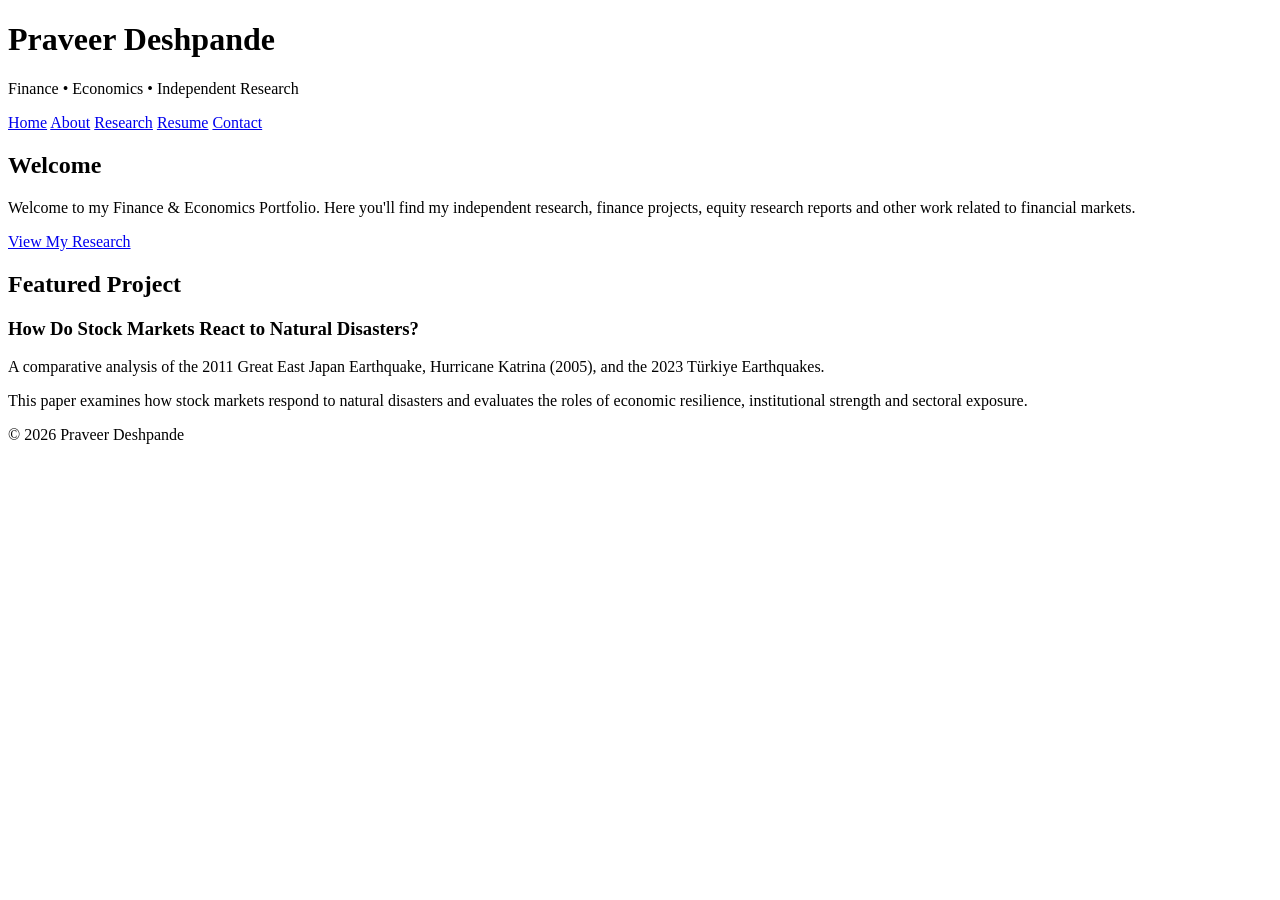
==== index.html @ 39ae2ba7 "Create homepage" ====
<!DOCTYPE html>
<html lang="en">
<head>
    <meta charset="UTF-8">
    <meta name="viewport" content="width=device-width, initial-scale=1.0">
    <title>Praveer Deshpande | Finance Portfolio</title>

    <link rel="stylesheet" href="style.css">

    <link rel="preconnect" href="https://fonts.googleapis.com">
    <link rel="preconnect" href="https://fonts.gstatic.com" crossorigin>
    <link href="https://fonts.googleapis.com/css2?family=Inter:wght@300;400;600;700&display=swap" rel="stylesheet">
</head>

<body>

<header>

    <h1>Praveer Deshpande</h1>

    <p class="subtitle">
        Finance • Economics • Independent Research
    </p>

    <nav>

        <a href="index.html">Home</a>

        <a href="about.html">About</a>

        <a href="research.html">Research</a>

        <a href="resume.html">Resume</a>

        <a href="contact.html">Contact</a>

    </nav>

</header>


<section class="hero">

<h2>Welcome</h2>

<p>

Welcome to my Finance & Economics Portfolio.

Here you'll find my independent research, finance projects,
equity research reports and other work related to financial markets.

</p>

<a class="button" href="research.html">
View My Research
</a>

</section>


<section class="featured">

<h2>Featured Project</h2>

<div class="card">

<h3>
How Do Stock Markets React to Natural Disasters?
</h3>

<p>

A comparative analysis of the 2011 Great East Japan Earthquake,
Hurricane Katrina (2005), and the 2023 Türkiye Earthquakes.

</p>

<p>

This paper examines how stock markets respond to natural disasters
and evaluates the roles of economic resilience, institutional
strength and sectoral exposure.

</p>

</div>

</section>


<footer>

© 2026 Praveer Deshpande

</footer>

</body>
</html>
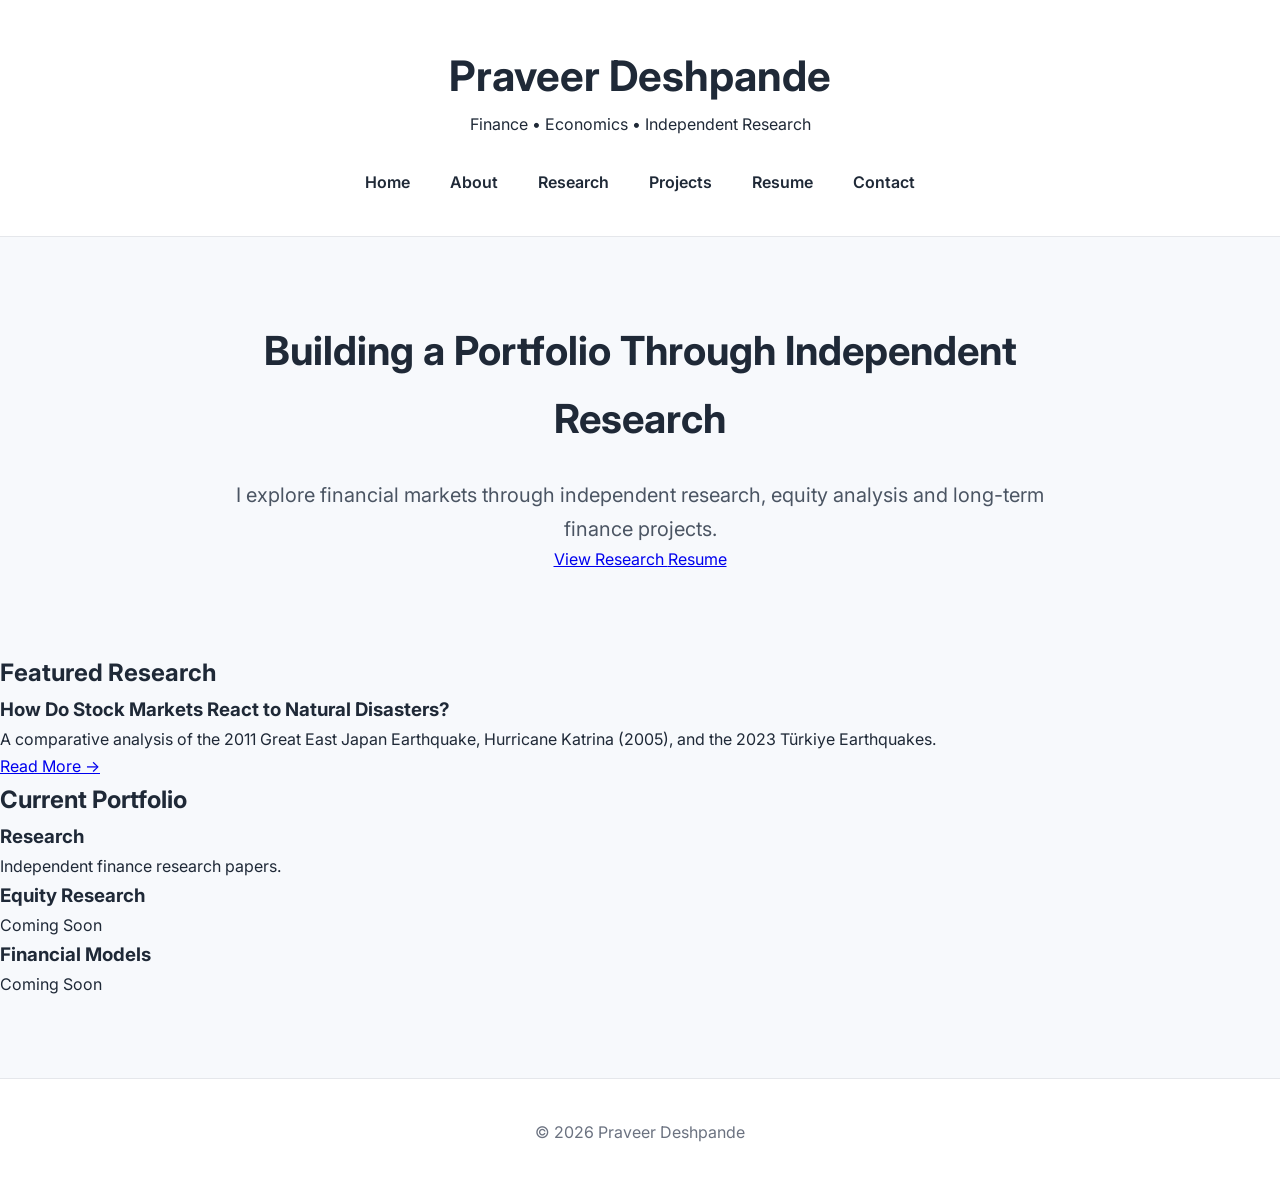
==== commit da920b36: "index.html Updated the title and improved the content structure of the portfolio page." ====
--- a/index.html
+++ b/index.html
@@ -1,72 +1,99 @@
 <!DOCTYPE html>
 <html lang="en">
+
 <head>
-    <meta charset="UTF-8">
-    <meta name="viewport" content="width=device-width, initial-scale=1.0">
-    <title>Praveer Deshpande | Finance Portfolio</title>
 
-    <link rel="stylesheet" href="style.css">
+<meta charset="UTF-8">
+<meta name="viewport" content="width=device-width, initial-scale=1.0">
 
-    <link rel="preconnect" href="https://fonts.googleapis.com">
-    <link rel="preconnect" href="https://fonts.gstatic.com" crossorigin>
-    <link href="https://fonts.googleapis.com/css2?family=Inter:wght@300;400;600;700&display=swap" rel="stylesheet">
+<title>Praveer Deshpande | Finance & Economics Portfolio</title>
+
+<link rel="preconnect" href="https://fonts.googleapis.com">
+<link rel="preconnect" href="https://fonts.gstatic.com" crossorigin>
+
+<link href="https://fonts.googleapis.com/css2?family=Inter:wght@300;400;500;600;700&display=swap" rel="stylesheet">
+
+<link rel="stylesheet" href="style.css">
+
 </head>
 
 <body>
 
 <header>
 
-    <h1>Praveer Deshpande</h1>
+<div class="container">
 
-    <p class="subtitle">
-        Finance • Economics • Independent Research
-    </p>
+<h1>Praveer Deshpande</h1>
 
-    <nav>
+<p class="tagline">
+Finance • Economics • Independent Research
+</p>
 
-        <a href="index.html">Home</a>
+<nav>
 
-        <a href="about.html">About</a>
+<a href="index.html">Home</a>
 
-        <a href="research.html">Research</a>
+<a href="about.html">About</a>
 
-        <a href="resume.html">Resume</a>
+<a href="research.html">Research</a>
 
-        <a href="contact.html">Contact</a>
+<a href="projects.html">Projects</a>
 
-    </nav>
+<a href="resume.html">Resume</a>
+
+<a href="contact.html">Contact</a>
+
+</nav>
+
+</div>
 
 </header>
 
 
 <section class="hero">
 
-<h2>Welcome</h2>
+<div class="container">
+
+<h2>
+Building a Portfolio Through Independent Research
+</h2>
 
 <p>
 
-Welcome to my Finance & Economics Portfolio.
-
-Here you'll find my independent research, finance projects,
-equity research reports and other work related to financial markets.
+I explore financial markets through independent research,
+equity analysis and long-term finance projects.
 
 </p>
 
-<a class="button" href="research.html">
-View My Research
+<div class="buttons">
+
+<a href="research.html" class="btn">
+View Research
 </a>
+
+<a href="resume.html" class="btn-outline">
+Resume
+</a>
+
+</div>
+
+</div>
 
 </section>
 
 
-<section class="featured">
+<section class="section">
 
-<h2>Featured Project</h2>
+<div class="container">
 
-<div class="card">
+<h2>Featured Research</h2>
+
+<div class="project-card">
 
 <h3>
+
 How Do Stock Markets React to Natural Disasters?
+
 </h3>
 
 <p>
@@ -76,13 +103,64 @@
 
 </p>
 
+<a href="research.html">
+
+Read More →
+
+</a>
+
+</div>
+
+</div>
+
+</section>
+
+
+<section class="section">
+
+<div class="container">
+
+<h2>Current Portfolio</h2>
+
+<div class="grid">
+
+<div class="small-card">
+
+<h3>Research</h3>
+
 <p>
 
-This paper examines how stock markets respond to natural disasters
-and evaluates the roles of economic resilience, institutional
-strength and sectoral exposure.
+Independent finance research papers.
 
 </p>
+
+</div>
+
+<div class="small-card">
+
+<h3>Equity Research</h3>
+
+<p>
+
+Coming Soon
+
+</p>
+
+</div>
+
+<div class="small-card">
+
+<h3>Financial Models</h3>
+
+<p>
+
+Coming Soon
+
+</p>
+
+</div>
+
+</div>
 
 </div>
 
@@ -91,9 +169,18 @@
 
 <footer>
 
+<div class="container">
+
+<p>
+
 © 2026 Praveer Deshpande
+
+</p>
+
+</div>
 
 </footer>
 
 </body>
+
 </html>
--- a/style.css
+++ b/style.css
@@ -0,0 +1,115 @@
+* {
+    margin: 0;
+    padding: 0;
+    box-sizing: border-box;
+}
+
+body {
+    font-family: 'Inter', sans-serif;
+    background: #f7f9fc;
+    color: #1f2937;
+    line-height: 1.7;
+}
+
+header {
+    background: white;
+    padding: 40px;
+    text-align: center;
+    border-bottom: 1px solid #e5e7eb;
+}
+
+header h1 {
+    font-size: 42px;
+    font-weight: 700;
+}
+
+.subtitle {
+    color: #4b5563;
+    margin-top: 10px;
+    font-size: 18px;
+}
+
+nav {
+    margin-top: 30px;
+}
+
+nav a {
+    text-decoration: none;
+    color: #1f2937;
+    margin: 0 18px;
+    font-weight: 600;
+    transition: 0.3s;
+}
+
+nav a:hover {
+    color: #2563eb;
+}
+
+.hero {
+    max-width: 900px;
+    margin: 80px auto;
+    text-align: center;
+    padding: 0 25px;
+}
+
+.hero h2 {
+    font-size: 40px;
+    margin-bottom: 25px;
+}
+
+.hero p {
+    font-size: 20px;
+    color: #4b5563;
+}
+
+.button {
+    display: inline-block;
+    margin-top: 35px;
+    padding: 14px 28px;
+    background: #2563eb;
+    color: white;
+    text-decoration: none;
+    border-radius: 8px;
+    font-weight: 600;
+    transition: 0.3s;
+}
+
+.button:hover {
+    background: #1d4ed8;
+}
+
+.featured {
+    max-width: 1000px;
+    margin: 80px auto;
+    padding: 0 25px;
+}
+
+.featured h2 {
+    margin-bottom: 30px;
+    font-size: 32px;
+}
+
+.card {
+    background: white;
+    padding: 35px;
+    border-radius: 12px;
+    box-shadow: 0 8px 20px rgba(0,0,0,.06);
+}
+
+.card h3 {
+    margin-bottom: 18px;
+}
+
+.card p {
+    color: #4b5563;
+    margin-bottom: 15px;
+}
+
+footer {
+    text-align: center;
+    padding: 40px;
+    margin-top: 80px;
+    background: white;
+    border-top: 1px solid #e5e7eb;
+    color: #6b7280;
+}
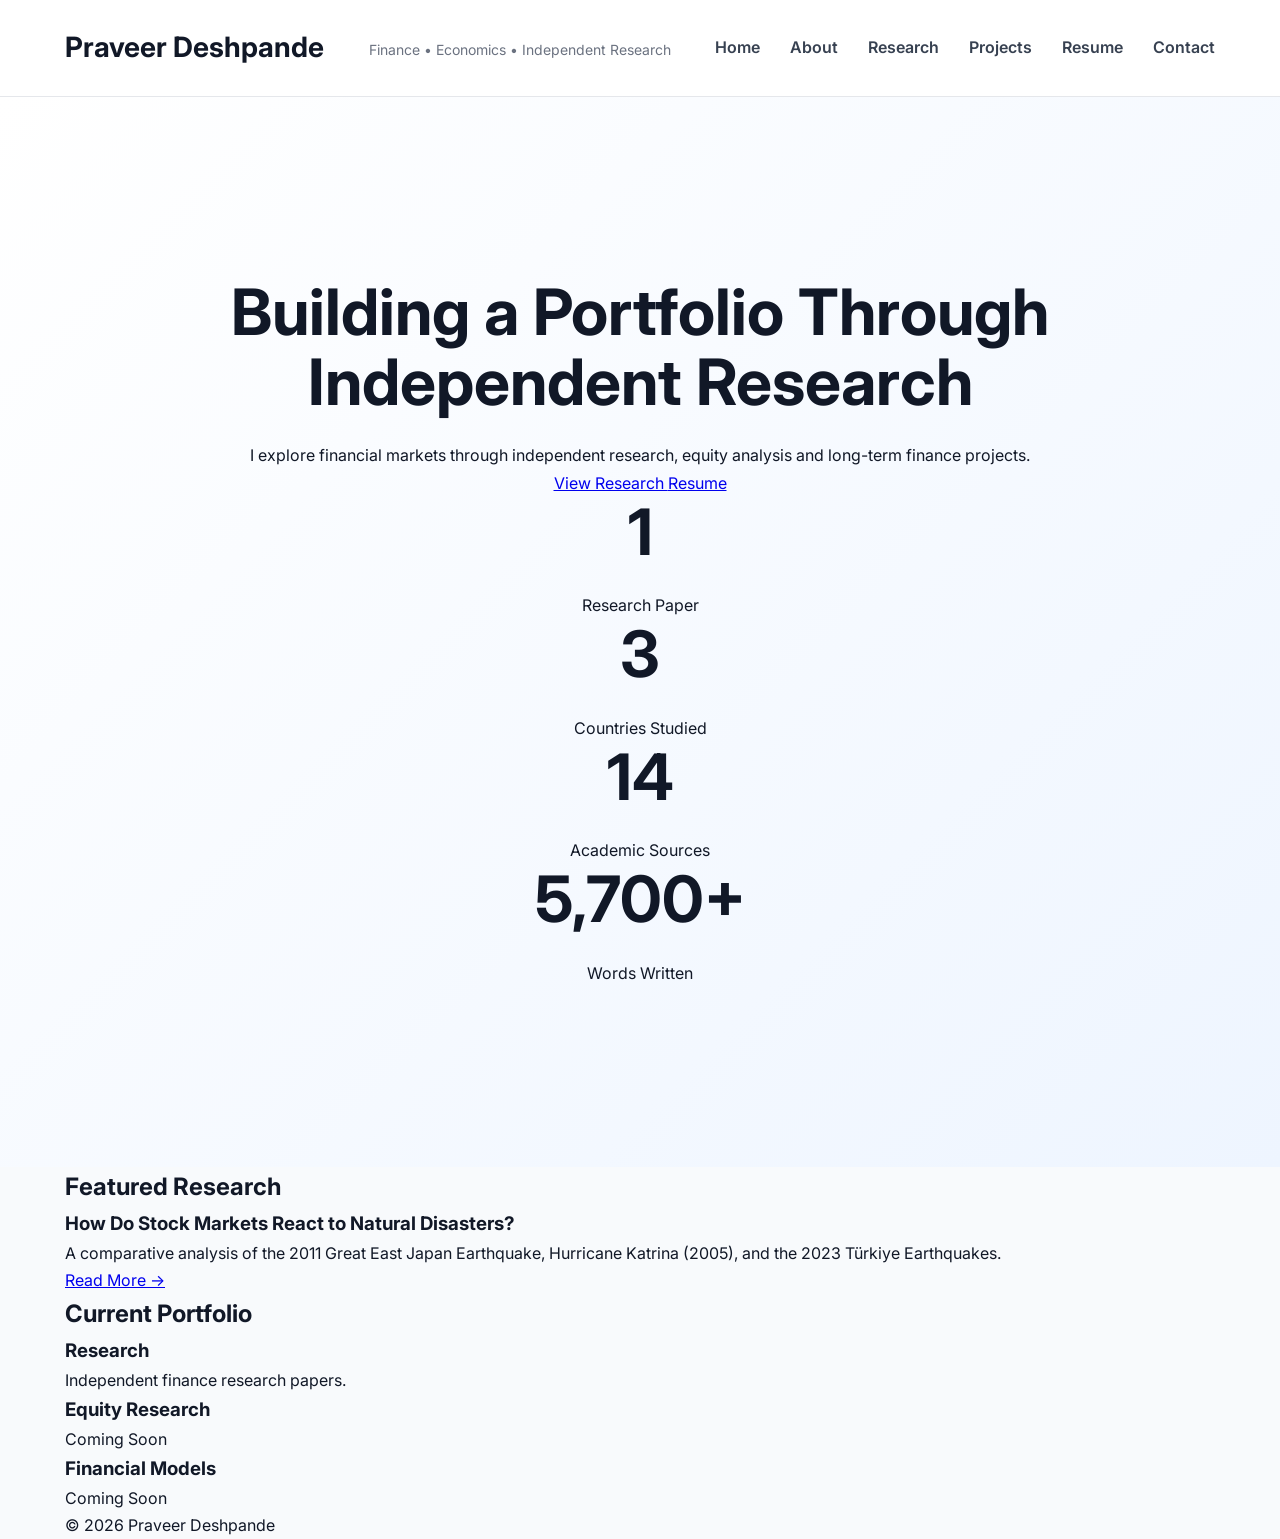
==== commit 758c025e: "index.html Added a new section displaying statistics related to research papers, countries studied, " ====
--- a/index.html
+++ b/index.html
@@ -79,6 +79,38 @@
 
 </div>
 
+<section class="stats">
+
+<div class="container">
+
+<div class="stats-grid">
+
+<div class="stat-card">
+<h2>1</h2>
+<p>Research Paper</p>
+</div>
+
+<div class="stat-card">
+<h2>3</h2>
+<p>Countries Studied</p>
+</div>
+
+<div class="stat-card">
+<h2>14</h2>
+<p>Academic Sources</p>
+</div>
+
+<div class="stat-card">
+<h2>5,700+</h2>
+<p>Words Written</p>
+</div>
+
+</div>
+
+</div>
+
+</section>
+
 </section>
 
 
--- a/style.css
+++ b/style.css
@@ -1,115 +1,270 @@
-* {
-    margin: 0;
-    padding: 0;
-    box-sizing: border-box;
-}
-
-body {
-    font-family: 'Inter', sans-serif;
-    background: #f7f9fc;
-    color: #1f2937;
-    line-height: 1.7;
-}
-
-header {
-    background: white;
-    padding: 40px;
-    text-align: center;
-    border-bottom: 1px solid #e5e7eb;
-}
-
-header h1 {
-    font-size: 42px;
-    font-weight: 700;
-}
-
-.subtitle {
-    color: #4b5563;
-    margin-top: 10px;
-    font-size: 18px;
-}
-
-nav {
-    margin-top: 30px;
-}
-
-nav a {
-    text-decoration: none;
-    color: #1f2937;
-    margin: 0 18px;
-    font-weight: 600;
-    transition: 0.3s;
-}
-
-nav a:hover {
-    color: #2563eb;
-}
-
-.hero {
-    max-width: 900px;
-    margin: 80px auto;
-    text-align: center;
-    padding: 0 25px;
-}
-
-.hero h2 {
-    font-size: 40px;
-    margin-bottom: 25px;
-}
-
-.hero p {
-    font-size: 20px;
-    color: #4b5563;
-}
-
-.button {
-    display: inline-block;
-    margin-top: 35px;
-    padding: 14px 28px;
-    background: #2563eb;
-    color: white;
-    text-decoration: none;
-    border-radius: 8px;
-    font-weight: 600;
-    transition: 0.3s;
-}
-
-.button:hover {
-    background: #1d4ed8;
-}
-
-.featured {
-    max-width: 1000px;
-    margin: 80px auto;
-    padding: 0 25px;
-}
-
-.featured h2 {
-    margin-bottom: 30px;
-    font-size: 32px;
-}
-
-.card {
-    background: white;
-    padding: 35px;
-    border-radius: 12px;
-    box-shadow: 0 8px 20px rgba(0,0,0,.06);
-}
-
-.card h3 {
-    margin-bottom: 18px;
-}
-
-.card p {
-    color: #4b5563;
-    margin-bottom: 15px;
-}
-
-footer {
-    text-align: center;
-    padding: 40px;
-    margin-top: 80px;
-    background: white;
-    border-top: 1px solid #e5e7eb;
-    color: #6b7280;
-}
+*{
+margin:0;
+padding:0;
+box-sizing:border-box;
+}
+
+html{
+scroll-behavior:smooth;
+}
+
+body{
+font-family:'Inter',sans-serif;
+background:#f8fafc;
+color:#111827;
+line-height:1.7;
+}
+
+.container{
+width:90%;
+max-width:1150px;
+margin:auto;
+}
+
+header{
+background:#ffffff;
+border-bottom:1px solid #e5e7eb;
+position:sticky;
+top:0;
+z-index:1000;
+}
+
+header .container{
+display:flex;
+justify-content:space-between;
+align-items:center;
+padding:24px 0;
+}
+
+header h1{
+font-size:28px;
+font-weight:700;
+}
+
+.tagline{
+font-size:14px;
+color:#6b7280;
+margin-top:4px;
+}
+
+nav{
+display:flex;
+gap:30px;
+}
+
+nav a{
+text-decoration:none;
+font-weight:600;
+color:#374151;
+transition:.3s;
+}
+
+nav a:hover{
+color:#2563eb;
+}
+
+.hero{
+padding:180px 0;
+text-align:center;
+background:linear-gradient(135deg,#ffffff 0%,#eef5ff 100%);
+}
+
+.hero h2{
+font-size:64px;
+font-weight:700;
+max-width:900px;
+margin:auto;
+margin-bottom:25px;
+line-height:1.1;
+
+
+.hero p{
+font-size:21px;
+max-width:700px;
+margin:auto;
+color:#6b7280;
+margin-bottom:40px;
+}
+
+.buttons{
+display:flex;
+justify-content:center;
+gap:20px;
+flex-wrap:wrap;
+}
+
+.btn{
+background:#2563eb;
+color:white;
+padding:15px 34px;
+border-radius:10px;
+text-decoration:none;
+font-weight:600;
+transition:.3s;
+}
+
+.btn:hover{
+background:#1d4ed8;
+transform:translateY(-2px);
+}
+
+.btn-outline{
+border:2px solid #2563eb;
+color:#2563eb;
+padding:13px 34px;
+border-radius:10px;
+text-decoration:none;
+font-weight:600;
+transition:.3s;
+}
+
+.btn-outline:hover{
+background:#2563eb;
+color:white;
+}
+
+.section{
+padding:90px 0;
+}
+
+.section h2{
+font-size:38px;
+margin-bottom:40px;
+}
+
+.project-card{
+background:white;
+padding:45px;
+border-radius:20px;
+box-shadow:0 20px 45px rgba(0,0,0,.08);
+transition:.35s;
+border:1px solid #edf2f7;
+}
+
+
+.project-card:hover{
+transform:translateY(-10px);
+box-shadow:0 28px 55px rgba(37,99,235,.12);
+}
+
+.project-card h3{
+font-size:28px;
+margin-bottom:20px;
+}
+
+.project-card p{
+color:#6b7280;
+margin-bottom:25px;
+}
+
+.project-card a{
+text-decoration:none;
+font-weight:600;
+color:#2563eb;
+}
+
+.grid{
+display:grid;
+grid-template-columns:repeat(auto-fit,minmax(280px,1fr));
+gap:30px;
+}
+
+.small-card{
+background:white;
+padding:40px;
+border-radius:18px;
+border:1px solid #edf2f7;
+box-shadow:0 12px 30px rgba(0,0,0,.05);
+transition:.3s;
+}
+
+
+.small-card:hover{
+transform:translateY(-8px);
+box-shadow:0 18px 40px rgba(37,99,235,.10);
+}
+
+.small-card h3{
+margin-bottom:15px;
+font-size:24px;
+}
+
+.small-card p{
+color:#6b7280;
+}
+
+footer{
+background:white;
+border-top:1px solid #e5e7eb;
+padding:35px 0;
+text-align:center;
+color:#6b7280;
+margin-top:60px;
+}
+
+@media(max-width:900px){
+
+header .container{
+flex-direction:column;
+gap:20px;
+}
+
+nav{
+flex-wrap:wrap;
+justify-content:center;
+gap:18px;
+}
+
+.hero{
+padding:80px 0;
+}
+
+.hero h2{
+font-size:40px;
+}
+
+.hero p{
+font-size:18px;
+}
+
+.section h2{
+font-size:30px;
+}
+
+::selection{
+background:#2563eb;
+color:white;
+}
+
+img{
+max-width:100%;
+display:block;
+}
+
+h1,h2,h3{
+letter-spacing:-1px;
+}
+
+.section{
+animation:fadeUp .8s ease;
+}
+
+@keyframes fadeUp{
+
+from{
+
+opacity:0;
+
+transform:translateY(30px);
+
+}
+
+to{
+
+opacity:1;
+
+transform:translateY(0);
+
+}
+
+}
